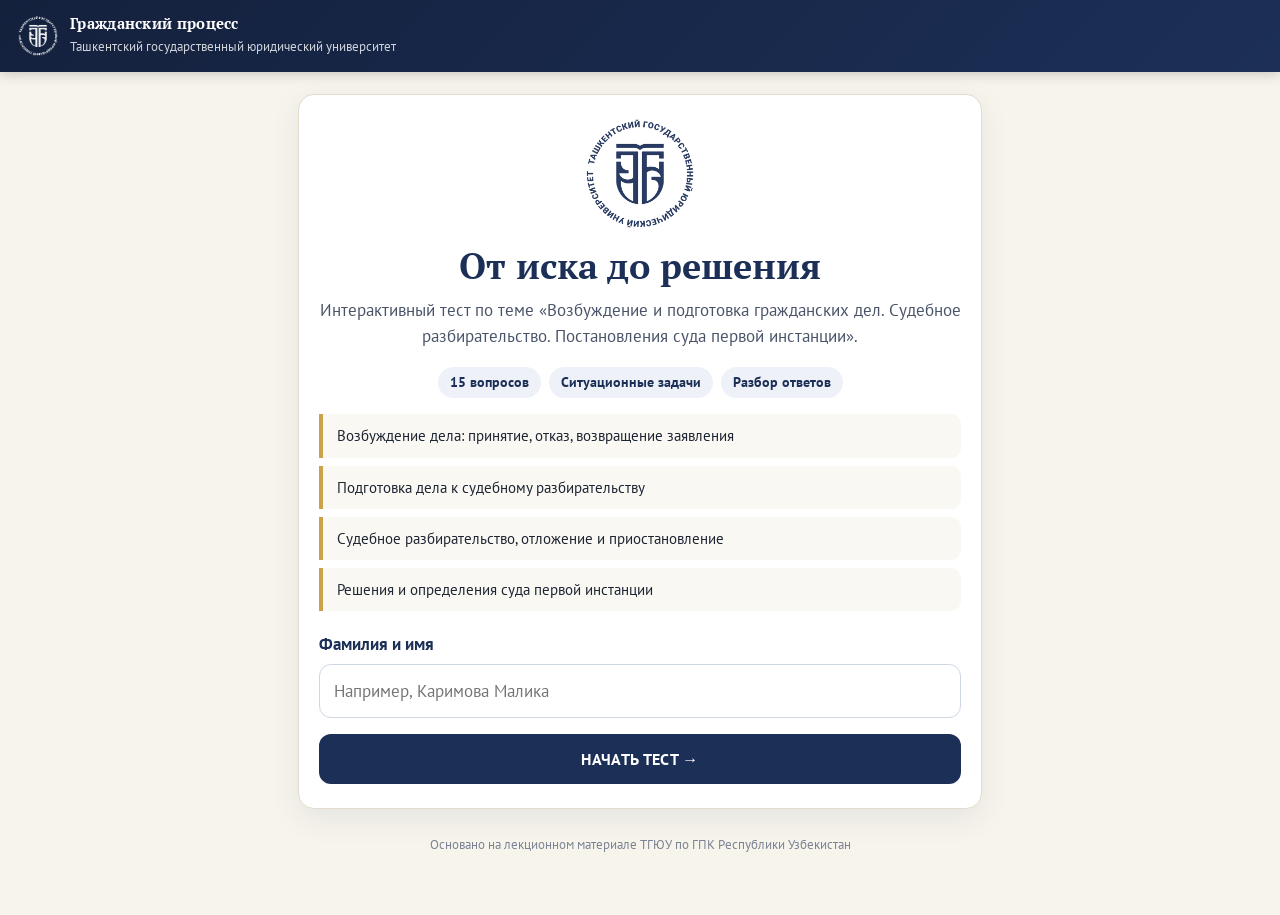
==== civil-process-test/index.html @ fc27a4d6 "Add civil procedure interactive test (15 questions) Co-Authored-By: Claude Opus 5.5 <noreply@anthrop" ====
<!DOCTYPE html>
<html lang="ru">
<head>
<meta charset="utf-8">
<meta name="viewport" content="width=device-width, initial-scale=1, viewport-fit=cover">
<meta name="theme-color" content="#14213d">
<title>Гражданский процесс: от иска до решения — тест</title>
<meta property="og:title" content="Гражданский процесс: от иска до решения — тест">
<meta property="og:description" content="15 вопросов: возбуждение и подготовка дела, судебное разбирательство, постановления суда первой инстанции.">
<link rel="preconnect" href="https://fonts.googleapis.com">
<link rel="preconnect" href="https://fonts.gstatic.com" crossorigin>
<link href="https://fonts.googleapis.com/css2?family=PT+Serif:wght@400;700&family=PT+Sans:wght@400;700&display=swap" rel="stylesheet">
<style>
:root{--navy:#1c2f57;--navy2:#14213d;--gold:#c9a24a;--gold2:#e8d39a;--paper:#f7f4ec;--ink:#1d2433;--ok:#2e7d4f;--bad:#b3392f;color-scheme:light;padding-top:env(safe-area-inset-top,0px);padding-bottom:env(safe-area-inset-bottom,0px)}
*{box-sizing:border-box}
html{background:var(--paper)}
body{margin:0;color:var(--ink);font:17px/1.55 "PT Sans",system-ui,sans-serif;-webkit-text-size-adjust:100%}
header.top{background:linear-gradient(135deg,var(--navy2),var(--navy));color:#fff;padding:14px 18px;display:flex;align-items:center;gap:12px;box-shadow:0 2px 12px #0003}
header.top img{width:40px;height:40px;filter:brightness(0) invert(1)}
header.top b{display:block;font:700 15px/1.2 "PT Serif",serif;letter-spacing:.02em}
header.top span{font-size:12.5px;opacity:.8}
main{max-width:720px;margin:0 auto;padding:22px 18px 60px}
.scr{display:none;animation:in .45s ease}
.scr.on{display:block}
@keyframes in{from{opacity:0;transform:translateY(10px)}}
.card{background:#fff;border:1px solid #e3dccb;border-radius:16px;padding:24px 20px;box-shadow:0 10px 30px #1c2f5714}
h1{margin:0 0 .3em;font:700 clamp(26px,6.5vw,36px)/1.15 "PT Serif",serif;color:var(--navy)}
h2{margin:0 0 .6em;font:700 clamp(20px,5vw,24px)/1.3 "PT Serif",serif;color:var(--navy)}
.lead{margin:0 0 1em;color:#4a5468}
.hero{text-align:center}
.hero img{width:110px;height:110px;margin-bottom:8px}
.meta{display:flex;flex-wrap:wrap;justify-content:center;gap:8px;margin:14px 0 4px}
.meta span{padding:5px 12px;border-radius:999px;background:#eef1f7;color:var(--navy);font-size:14px;font-weight:700}
.topics{margin:16px 0 0;padding:0;list-style:none;text-align:left;display:grid;gap:8px}
.topics li{padding:10px 14px;border-left:4px solid var(--gold);background:#faf8f2;border-radius:0 10px 10px 0;font-size:15px}
label{display:block;margin:20px 0 6px;font-weight:700;color:var(--navy);text-align:left}
input[type=text]{width:100%;padding:13px 14px;font:inherit;border:1.5px solid #cfd6e4;border-radius:12px;background:#fff;color:var(--ink)}
input[type=text]:focus{outline:none;border-color:var(--navy);box-shadow:0 0 0 3px #1c2f5722}
.btn{display:inline-flex;justify-content:center;align-items:center;gap:8px;width:100%;margin-top:16px;padding:15px 22px;border:0;border-radius:12px;background:var(--navy);color:#fff;font:700 16px "PT Sans",sans-serif;letter-spacing:.02em;cursor:pointer;transition:transform .15s,background .2s;touch-action:manipulation}
.btn:hover{background:var(--navy2)}
.btn:active{transform:scale(.98)}
.btn.alt{background:#fff;color:var(--navy);border:1.5px solid var(--navy)}
.btn.gold{background:linear-gradient(135deg,var(--gold2),var(--gold));color:var(--navy2)}
.prog{display:flex;align-items:center;gap:12px;margin-bottom:14px;font-size:14px;color:#5a6478;font-weight:700}
.track{flex:1;height:8px;border-radius:4px;background:#e6e1d4;overflow:hidden}
.fill{height:100%;width:0;background:linear-gradient(90deg,var(--navy),var(--gold));transition:width .4s}
.tag{display:inline-block;margin-bottom:10px;padding:3px 10px;border-radius:6px;background:#eef1f7;color:var(--navy);font-size:12.5px;font-weight:700;letter-spacing:.04em;text-transform:uppercase}
.case{margin:0 0 14px;padding:12px 14px;border-radius:10px;background:#fbf6e6;border:1px solid #ecdcae;font-size:16px}
.case b{display:block;margin-bottom:2px;color:#8a6a1a;font-size:13px;letter-spacing:.06em;text-transform:uppercase}
.qtext{margin:0 0 14px;font:700 19px/1.4 "PT Serif",serif;color:var(--ink)}
.ops{display:grid;gap:10px}
.opt{display:flex;align-items:flex-start;gap:12px;width:100%;padding:13px 14px;text-align:left;font:inherit;font-size:16px;color:var(--ink);background:#fff;border:1.5px solid #d6dbe6;border-radius:12px;cursor:pointer;transition:border-color .2s,background .2s,transform .15s;touch-action:manipulation}
.opt:hover{border-color:var(--navy);transform:translateX(2px)}
.opt i{flex:none;display:grid;place-items:center;width:28px;height:28px;border-radius:50%;background:#eef1f7;color:var(--navy);font:700 14px "PT Sans",sans-serif;font-style:normal}
.done .opt{pointer-events:none}
.opt.ok{border-color:var(--ok);background:#eaf6ef}.opt.ok i{background:var(--ok);color:#fff}
.opt.bad{border-color:var(--bad);background:#fbecea;animation:sh .35s}.opt.bad i{background:var(--bad);color:#fff}
.done .opt:not(.ok):not(.bad){opacity:.55}
@keyframes sh{25%{transform:translateX(-5px)}75%{transform:translateX(5px)}}
.fb{display:none;margin-top:14px;padding:14px;border-radius:12px;font-size:15.5px}
.fb.on{display:block;animation:in .35s}
.fb.ok{background:#eaf6ef;border:1px solid #bfe0cb}
.fb.bad{background:#fbecea;border:1px solid #efc7c2}
.fb strong{display:block;margin-bottom:4px;font-size:16px}
.fb.ok strong{color:var(--ok)}.fb.bad strong{color:var(--bad)}
.art{display:inline-block;margin-top:8px;padding:2px 8px;border-radius:6px;background:#fff;border:1px solid #d6dbe6;font-size:13px;font-weight:700;color:var(--navy)}
.ring{position:relative;width:170px;height:170px;margin:6px auto 10px}
.ring svg{width:100%;height:100%;transform:rotate(-90deg)}
.ring .v{position:absolute;inset:0;display:grid;place-content:center;text-align:center}
.ring .v b{font:700 40px/1 "PT Serif",serif;color:var(--navy)}
.ring .v span{font-size:14px;color:#5a6478}
.grade{display:inline-block;margin:4px 0 10px;padding:6px 16px;border-radius:999px;font-weight:700;color:#fff;background:var(--navy)}
.who{margin:0;color:#5a6478}
.rev{margin-top:22px;text-align:left}
.rev h3{margin:0 0 10px;font:700 18px "PT Serif",serif;color:var(--navy)}
.ri{padding:12px 14px;margin-bottom:10px;border-radius:12px;background:#faf8f2;border:1px solid #e9e2cf;font-size:15px}
.ri p{margin:.25em 0}
.ri .y{color:var(--bad)}.ri .c{color:var(--ok);font-weight:700}
.perfect{padding:14px;border-radius:12px;background:#eaf6ef;color:var(--ok);font-weight:700;text-align:center}
.row{display:flex;gap:10px}.row .btn{flex:1}
footer{margin-top:26px;text-align:center;font-size:13px;color:#7b8394}
@media(prefers-reduced-motion:reduce){*{animation:none!important;transition:none!important}}
</style>
</head>
<body>
<header class="top"><img src="[data-uri]" alt=""><div><b>Гражданский процесс</b><span>Ташкентский государственный юридический университет</span></div></header>
<main>

<section class="scr on" id="s-start">
 <div class="card hero">
  <img src="[data-uri]" alt="Логотип ТГЮУ">
  <h1>От иска до решения</h1>
  <p class="lead">Интерактивный тест по теме «Возбуждение и подготовка гражданских дел. Судебное разбирательство. Постановления суда первой инстанции».</p>
  <div class="meta"><span>15 вопросов</span><span>Ситуационные задачи</span><span>Разбор ответов</span></div>
  <ul class="topics">
   <li>Возбуждение дела: принятие, отказ, возвращение заявления</li>
   <li>Подготовка дела к судебному разбирательству</li>
   <li>Судебное разбирательство, отложение и приостановление</li>
   <li>Решения и определения суда первой инстанции</li>
  </ul>
  <form id="sf" novalidate>
   <label for="nm">Фамилия и имя</label>
   <input id="nm" type="text" maxlength="60" placeholder="Например, Каримова Малика" autocomplete="name">
   <button class="btn" type="submit">НАЧАТЬ ТЕСТ →</button>
  </form>
 </div>
</section>

<section class="scr" id="s-q">
 <div class="prog"><span id="cnt"></span><div class="track"><div class="fill" id="fill"></div></div></div>
 <div class="card">
  <span class="tag" id="tag"></span>
  <div class="case" id="case" hidden></div>
  <p class="qtext" id="qt"></p>
  <div class="ops" id="ops"></div>
  <div class="fb" id="fb" aria-live="polite"></div>
  <button class="btn" id="nx" type="button" hidden></button>
 </div>
</section>

<section class="scr" id="s-res">
 <div class="card hero">
  <p class="who" id="who"></p>
  <div class="ring"><svg viewBox="0 0 120 120"><circle cx="60" cy="60" r="52" fill="none" stroke="#e6e1d4" stroke-width="10"/><circle id="arc" cx="60" cy="60" r="52" fill="none" stroke="#1c2f57" stroke-width="10" stroke-linecap="round" stroke-dasharray="326.7" stroke-dashoffset="326.7" style="transition:stroke-dashoffset 1.2s ease"/></svg><div class="v"><b id="sc"></b><span>из 15</span></div></div>
  <div class="grade" id="gr"></div>
  <p class="lead" id="msg"></p>
  <div class="row"><button class="btn" id="again" type="button">ПРОЙТИ ЗАНОВО</button><button class="btn alt" id="redo" type="button">ТОЛЬКО ОШИБКИ</button></div>
  <div class="rev" id="rev"></div>
 </div>
</section>

<footer>Основано на лекционном материале ТГЮУ по ГПК Республики Узбекистан</footer>
</main>

<script>
// o[0] — правильный ответ; при показе варианты перемешиваются
const Q=[
{t:'Возбуждение дела',q:'В какой срок судья решает вопрос о принятии искового заявления к производству?',o:['Не позднее 10 дней со дня поступления заявления','Не позднее 3 дней','Не позднее 5 дней','Не позднее 20 дней'],e:'Судья единолично не позднее десяти дней решает вопрос о принятии, отказе в принятии либо возвращении заявления и выносит об этом определение.',a:'ст. 192 ГПК'},
{t:'Возбуждение дела',c:'Гражданин подал иск о взыскании долга, но не приложил документ об уплате госпошлины и не просил об отсрочке.',q:'Как поступит судья?',o:['Вернёт заявление с приложенными документами','Откажет в принятии заявления','Прекратит производство по делу','Приостановит производство по делу'],e:'Отсутствие документа об уплате госпошлины и почтовых расходов — основание для возвращения заявления. Устранив недостаток, истец может подать иск снова.',a:'ст. 195 ГПК, п. 7'},
{t:'Возбуждение дела',q:'Чем отказ в принятии заявления отличается от его возвращения?',o:['Отказ не даёт повторно подать тот же иск, а после возвращения можно обратиться снова, устранив нарушения','После возвращения повторно обратиться нельзя, а после отказа — можно','Ничем: в обоих случаях повторное обращение невозможно','Определение об отказе нельзя обжаловать частной жалобой'],e:'Отказ препятствует повторному иску к тому же ответчику, о том же предмете и по тем же основаниям. Возвращение не мешает обратиться в общем порядке после устранения нарушений.',a:'ст. 194, 195 ГПК'},
{t:'Последствия возбуждения дела',q:'Какое последствие возбуждения дела относится к процессуально-правовым?',o:['Ответчик получает право предъявить встречный иск','Прерывается течение срока исковой давности','Алименты присуждаются с момента предъявления иска','Добросовестный владелец обязан вернуть доходы со времени получения повестки'],e:'Право на встречный иск — процессуальное последствие. Остальные варианты относятся к материально-правовым последствиям предъявления иска.',a:'ст. 199 ГПК; ст. 157, 230 ГК'},
{t:'Подготовка дела',q:'Какой срок установлен для подготовки дела к судебному разбирательству?',o:['10 дней, в исключительных случаях — до 20 дней','5 дней, в исключительных случаях — до 10 дней','15 дней без права продления','1 месяц, в исключительных случаях — до 2 месяцев'],e:'Подготовка проводится в десятидневный срок. По делам особой сложности судья может продлить его до 20 дней, вынеся мотивированное определение.',a:'ст. 202 ГПК'},
{t:'Подготовка дела',q:'Можно ли обжаловать определения, вынесенные при подготовке дела?',o:['Нет, кроме определений по обеспечению иска и об отказе в обеспечении доказательств','Да, любое такое определение обжалуется частной жалобой','Да, но только вместе с решением суда','Нет, без каких-либо исключений'],e:'Эти определения не преграждают дальнейшее движение дела, поэтому не обжалуются. Исключение — вопросы обеспечения иска и отказ в обеспечении доказательств.',a:'Пост. Пленума ВС РУз № 26 от 24.08.2018'},
{t:'Подготовка дела',c:'Истица требует взыскать алименты, но где сейчас находится ответчик, неизвестно.',q:'Что должен сделать суд?',o:['Вынести определение о розыске ответчика органами внутренних дел','Оставить заявление без рассмотрения','Вернуть заявление истице','Рассмотреть дело без розыска: по таким делам он не проводится'],e:'По искам о взыскании алиментов и о возмещении вреда, причинённого увечьем, иным повреждением здоровья или смертью кормильца, розыск ответчика обязателен.',a:'ст. 165 ГПК'},
{t:'Судебное разбирательство',q:'Что НЕ входит в число частей судебного заседания по гражданскому делу?',o:['Предварительное следствие','Подготовительная часть','Судебные прения','Постановление и оглашение решения'],e:'Заседание состоит из четырёх частей: подготовительной, рассмотрения дела по существу, судебных прений, постановления и оглашения решения. Следствие относится к уголовному процессу.',a:'Структура судебного заседания'},
{t:'Судебное разбирательство',c:'Дело особо сложное. Судья не успевает составить мотивированное решение в день окончания разбирательства.',q:'Как следует поступить?',o:['Объявить резолютивную часть в том же заседании, а мотивированное решение составить не позднее чем через 5 дней','Отложить вынесение всего решения на 10 дней','Огласить решение целиком через месяц','Отложить разбирательство и начать его заново'],e:'Составление мотивированного решения можно отложить не более чем на пять дней. Резолютивная часть объявляется в том же заседании, подписывается судьёй и приобщается к делу.',a:'ч. 4 ст. 249 ГПК'},
{t:'Приостановление',c:'Во время процесса умер гражданин-ответчик. Спорное правоотношение допускает правопреемство.',q:'Что должен сделать суд?',o:['Приостановить производство по делу — это его обязанность','Прекратить производство по делу','Оставить заявление без рассмотрения','Вынести заочное решение'],e:'Смерть гражданина-стороны при допустимом правопреемстве — основание обязательного приостановления. Если правопреемство невозможно, производство прекращается.',a:'ст. 116, 124 ГПК'},
{t:'Окончание без решения',q:'Какое основание ведёт к прекращению производства, а не к оставлению заявления без рассмотрения?',o:['Стороны заключили мировое соглашение, и суд его утвердил','Истец без уважительных причин не явился по вторичному вызову','Не соблюдён досудебный порядок урегулирования спора','Заявление подано недееспособным лицом'],e:'Утверждённое мировое соглашение прекращает производство, и тот же иск подать повторно нельзя. Остальные случаи — оставление без рассмотрения: устранив причину, можно обратиться снова.',a:'ст. 122, 124 ГПК'},
{t:'Мировое соглашение',q:'В каком случае суд откажет в утверждении мирового соглашения?',o:['Если его условия противоречат законодательству или затрагивают права третьих лиц','Если одна сторона уступила больше, чем другая','Если соглашение заключено вне судебного заседания','Если соглашение заключено после начала судебных прений'],e:'Суд проверяет законность условий и интересы третьих лиц. Об отказе выносится определение, которое можно обжаловать (опротестовать).',a:'ст. 169 ГПК'},
{t:'Решение суда',q:'В какой части решения суд указывает доказательства, на которых основаны его выводы, и применённые нормы права?',o:['В мотивировочной','Во вводной','В описательной','В резолютивной'],e:'Мотивировочная часть содержит установленные обстоятельства, доказательства, доводы, по которым суд отверг другие доказательства, и нормы материального и процессуального права.',a:'ст. 253 ГПК'},
{t:'Виды решений',c:'Ответчика надлежаще известили о времени и месте заседания, но он не явился и не просил рассмотреть дело без него.',q:'Какое решение может вынести суд?',o:['Заочное','Дополнительное','Судебный приказ','Частное определение вместо решения'],e:'Заочное решение выносится в отсутствие надлежаще извещённого ответчика, который не явился и не заявил письменной просьбы о рассмотрении дела без него.',a:'Виды судебных решений'},
{t:'Законная сила решения',q:'Какое свойство законной силы означает, что установленные решением факты не исследуются заново в другом деле с теми же лицами?',o:['Преюдициальность','Исключительность','Неопровержимость','Исполнимость'],e:'Обстоятельства, установленные вступившим в силу решением, обязательны для суда и не доказываются повторно в другом деле, где участвуют те же лица.',a:'Свойства законной силы решения'}
];
const $=id=>document.getElementById(id),L='АБВГ';
let name='',set=[],i=0,right=0,wrong=[],lock=false;
function show(id){document.querySelectorAll('.scr').forEach(s=>s.classList.remove('on'));$(id).classList.add('on');window.scrollTo(0,0)}
function mix(a){a=a.slice();for(let k=a.length-1;k>0;k--){const j=Math.floor(Math.random()*(k+1));[a[k],a[j]]=[a[j],a[k]]}return a}
function start(ids){set=ids;i=0;right=0;wrong=[];render();show('s-q')}
function render(){
  const n=set[i],x=Q[n];lock=false;
  $('cnt').textContent='Вопрос '+(i+1)+' из '+set.length;
  $('fill').style.width=(i/set.length*100)+'%';
  $('tag').textContent=x.t;
  if(x.c){$('case').hidden=false;$('case').innerHTML='<b>Ситуация</b>';$('case').append(x.c)}else $('case').hidden=true;
  $('qt').textContent=x.q;
  const ops=$('ops');ops.className='ops';ops.textContent='';
  mix([0,1,2,3]).forEach((k,p)=>{
    const b=document.createElement('button');b.type='button';b.className='opt';b.dataset.k=k;
    b.innerHTML='<i>'+L[p]+'</i><span></span>';b.lastChild.textContent=x.o[k];
    b.onclick=()=>pick(b,k);ops.appendChild(b);
  });
  $('fb').className='fb';$('nx').hidden=true;
}
function pick(b,k){
  if(lock)return;lock=true;
  const n=set[i],x=Q[n],ok=k===0;
  $('ops').classList.add('done');
  $('ops').querySelector('[data-k="0"]').classList.add('ok');
  if(!ok){b.classList.add('bad');wrong.push({n,your:x.o[k]})}else right++;
  const fb=$('fb');fb.className='fb on '+(ok?'ok':'bad');
  fb.innerHTML='<strong></strong><span></span><br><span class="art"></span>';
  fb.children[0].textContent=ok?'Верно!':'Неверно. Правильный ответ: '+x.o[0];
  fb.children[1].textContent=x.e;
  fb.querySelector('.art').textContent=x.a;
  $('fill').style.width=((i+1)/set.length*100)+'%';
  $('nx').textContent=i<set.length-1?'СЛЕДУЮЩИЙ ВОПРОС →':'ПОКАЗАТЬ РЕЗУЛЬТАТ →';
  $('nx').hidden=false;
  setTimeout(()=>$('nx').scrollIntoView({behavior:'smooth',block:'nearest'}),150);
}
function result(){
  const total=set.length,full=total===15;
  $('who').textContent=name+(full?'':' · повтор ошибок');
  $('sc').textContent=right;$('sc').nextElementSibling;
  document.querySelector('.ring .v span').textContent='из '+total;
  const p=right/total;
  setTimeout(()=>$('arc').style.strokeDashoffset=326.7*(1-p),80);
  let g,m,c;
  if(p>=.93){g='Отлично';c='#2e7d4f';m='Тема усвоена полностью: от подачи иска до законной силы решения.'}
  else if(p>=.73){g='Хорошо';c='#1c2f57';m='Хорошая база. Посмотрите разбор ошибок ниже и закрепите пару деталей.'}
  else if(p>=.53){g='Удовлетворительно';c='#a57a12';m='Основы есть, но в сроках и основаниях стоит разобраться ещё раз.'}
  else{g='Нужно повторить тему';c='#b3392f';m='Перечитайте лекцию и пройдите ошибки ещё раз — с объяснениями это быстро.'}
  $('gr').textContent=g;$('gr').style.background=c;$('arc').style.stroke=c;$('msg').textContent=m;
  const rv=$('rev');rv.textContent='';
  if(!wrong.length){rv.innerHTML='<div class="perfect">Ни одной ошибки ✦</div>';$('redo').hidden=true}
  else{
    $('redo').hidden=false;
    const h=document.createElement('h3');h.textContent='Разбор ошибок';rv.appendChild(h);
    wrong.forEach(w=>{const x=Q[w.n],d=document.createElement('div');d.className='ri';
      d.innerHTML='<p><b></b></p><p class="y"></p><p class="c"></p><p></p>';
      const ps=d.querySelectorAll('p');ps[0].firstChild.textContent=(x.c?x.c+' ':'')+x.q;
      ps[1].textContent='Ваш ответ: '+w.your;ps[2].textContent='Правильно: '+x.o[0];ps[3].textContent=x.e+' ('+x.a+')';
      rv.appendChild(d)});
  }
  show('s-res');
}
$('sf').onsubmit=e=>{e.preventDefault();const v=$('nm').value.trim().replace(/\s+/g,' ');if(!v){$('nm').focus();$('nm').placeholder='Сначала впишите имя';return}name=v;start(mix(Q.map((_,k)=>k)))};
$('nx').onclick=()=>{if(i<set.length-1){i++;render();window.scrollTo({top:0,behavior:'smooth'})}else result()};
$('again').onclick=()=>start(mix(Q.map((_,k)=>k)));
$('redo').onclick=()=>start(mix(wrong.map(w=>w.n)));
</script>
</body>
</html>
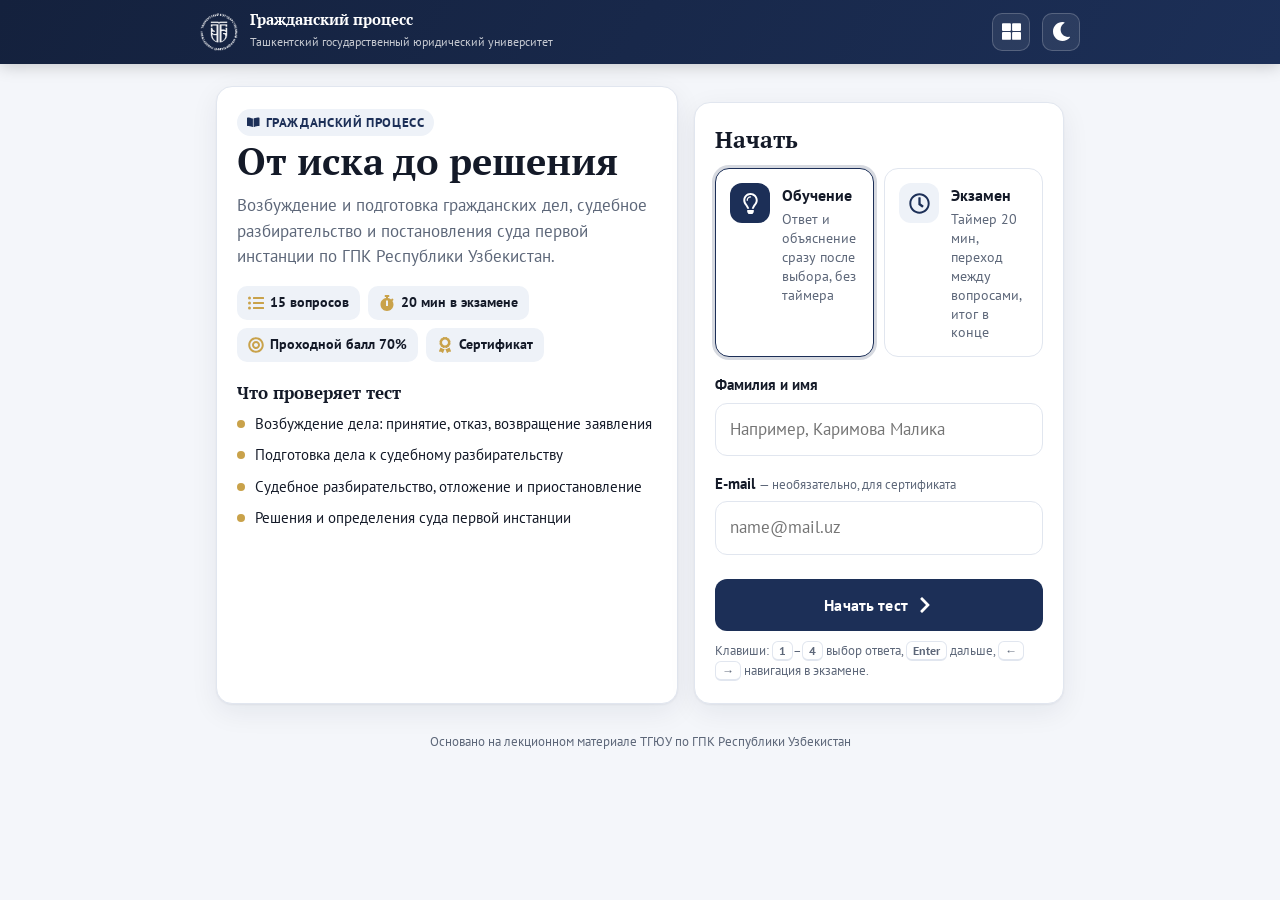
==== commit e3ec95cf: "Test platform: shared engine, exam mode, certificates, sharing, email, catalog Co-Authored-By: Claud" ====
--- a/civil-process-test/index.html
+++ b/civil-process-test/index.html
@@ -4,137 +4,22 @@
 <meta charset="utf-8">
 <meta name="viewport" content="width=device-width, initial-scale=1, viewport-fit=cover">
 <meta name="theme-color" content="#14213d">
-<title>Гражданский процесс: от иска до решения — тест</title>
-<meta property="og:title" content="Гражданский процесс: от иска до решения — тест">
-<meta property="og:description" content="15 вопросов: возбуждение и подготовка дела, судебное разбирательство, постановления суда первой инстанции.">
+<title>От иска до решения — тест · ТГЮУ</title>
+<meta name="description" content="Возбуждение и подготовка гражданских дел, судебное разбирательство и постановления суда первой инстанции по ГПК Республики Узбекистан.">
+<meta property="og:type" content="website">
+<meta property="og:title" content="От иска до решения — тест · ТГЮУ">
+<meta property="og:description" content="15 вопросов, режим обучения и экзамена, сертификат за результат от 70%.">
+<meta property="og:image" content="https://leopublish.github.io/universal-os/quiz-kit/og.png">
+<meta property="og:url" content="https://leopublish.github.io/universal-os/civil-process-test/">
+<link rel="icon" href="../quiz-kit/logo.png">
 <link rel="preconnect" href="https://fonts.googleapis.com">
 <link rel="preconnect" href="https://fonts.gstatic.com" crossorigin>
-<link href="https://fonts.googleapis.com/css2?family=PT+Serif:wght@400;700&family=PT+Sans:wght@400;700&display=swap" rel="stylesheet">
-<style>
-:root{--navy:#1c2f57;--navy2:#14213d;--gold:#c9a24a;--gold2:#e8d39a;--paper:#f7f4ec;--ink:#1d2433;--ok:#2e7d4f;--bad:#b3392f;color-scheme:light;padding-top:env(safe-area-inset-top,0px);padding-bottom:env(safe-area-inset-bottom,0px)}
-*{box-sizing:border-box}
-html{background:var(--paper)}
-body{margin:0;color:var(--ink);font:17px/1.55 "PT Sans",system-ui,sans-serif;-webkit-text-size-adjust:100%}
-header.top{background:linear-gradient(135deg,var(--navy2),var(--navy));color:#fff;padding:14px 18px;display:flex;align-items:center;gap:12px;box-shadow:0 2px 12px #0003}
-header.top img{width:40px;height:40px;filter:brightness(0) invert(1)}
-header.top b{display:block;font:700 15px/1.2 "PT Serif",serif;letter-spacing:.02em}
-header.top span{font-size:12.5px;opacity:.8}
-main{max-width:720px;margin:0 auto;padding:22px 18px 60px}
-.scr{display:none;animation:in .45s ease}
-.scr.on{display:block}
-@keyframes in{from{opacity:0;transform:translateY(10px)}}
-.card{background:#fff;border:1px solid #e3dccb;border-radius:16px;padding:24px 20px;box-shadow:0 10px 30px #1c2f5714}
-h1{margin:0 0 .3em;font:700 clamp(26px,6.5vw,36px)/1.15 "PT Serif",serif;color:var(--navy)}
-h2{margin:0 0 .6em;font:700 clamp(20px,5vw,24px)/1.3 "PT Serif",serif;color:var(--navy)}
-.lead{margin:0 0 1em;color:#4a5468}
-.hero{text-align:center}
-.hero img{width:110px;height:110px;margin-bottom:8px}
-.meta{display:flex;flex-wrap:wrap;justify-content:center;gap:8px;margin:14px 0 4px}
-.meta span{padding:5px 12px;border-radius:999px;background:#eef1f7;color:var(--navy);font-size:14px;font-weight:700}
-.topics{margin:16px 0 0;padding:0;list-style:none;text-align:left;display:grid;gap:8px}
-.topics li{padding:10px 14px;border-left:4px solid var(--gold);background:#faf8f2;border-radius:0 10px 10px 0;font-size:15px}
-label{display:block;margin:20px 0 6px;font-weight:700;color:var(--navy);text-align:left}
-input[type=text]{width:100%;padding:13px 14px;font:inherit;border:1.5px solid #cfd6e4;border-radius:12px;background:#fff;color:var(--ink)}
-input[type=text]:focus{outline:none;border-color:var(--navy);box-shadow:0 0 0 3px #1c2f5722}
-.btn{display:inline-flex;justify-content:center;align-items:center;gap:8px;width:100%;margin-top:16px;padding:15px 22px;border:0;border-radius:12px;background:var(--navy);color:#fff;font:700 16px "PT Sans",sans-serif;letter-spacing:.02em;cursor:pointer;transition:transform .15s,background .2s;touch-action:manipulation}
-.btn:hover{background:var(--navy2)}
-.btn:active{transform:scale(.98)}
-.btn.alt{background:#fff;color:var(--navy);border:1.5px solid var(--navy)}
-.btn.gold{background:linear-gradient(135deg,var(--gold2),var(--gold));color:var(--navy2)}
-.prog{display:flex;align-items:center;gap:12px;margin-bottom:14px;font-size:14px;color:#5a6478;font-weight:700}
-.track{flex:1;height:8px;border-radius:4px;background:#e6e1d4;overflow:hidden}
-.fill{height:100%;width:0;background:linear-gradient(90deg,var(--navy),var(--gold));transition:width .4s}
-.tag{display:inline-block;margin-bottom:10px;padding:3px 10px;border-radius:6px;background:#eef1f7;color:var(--navy);font-size:12.5px;font-weight:700;letter-spacing:.04em;text-transform:uppercase}
-.case{margin:0 0 14px;padding:12px 14px;border-radius:10px;background:#fbf6e6;border:1px solid #ecdcae;font-size:16px}
-.case b{display:block;margin-bottom:2px;color:#8a6a1a;font-size:13px;letter-spacing:.06em;text-transform:uppercase}
-.qtext{margin:0 0 14px;font:700 19px/1.4 "PT Serif",serif;color:var(--ink)}
-.ops{display:grid;gap:10px}
-.opt{display:flex;align-items:flex-start;gap:12px;width:100%;padding:13px 14px;text-align:left;font:inherit;font-size:16px;color:var(--ink);background:#fff;border:1.5px solid #d6dbe6;border-radius:12px;cursor:pointer;transition:border-color .2s,background .2s,transform .15s;touch-action:manipulation}
-.opt:hover{border-color:var(--navy);transform:translateX(2px)}
-.opt i{flex:none;display:grid;place-items:center;width:28px;height:28px;border-radius:50%;background:#eef1f7;color:var(--navy);font:700 14px "PT Sans",sans-serif;font-style:normal}
-.done .opt{pointer-events:none}
-.opt.ok{border-color:var(--ok);background:#eaf6ef}.opt.ok i{background:var(--ok);color:#fff}
-.opt.bad{border-color:var(--bad);background:#fbecea;animation:sh .35s}.opt.bad i{background:var(--bad);color:#fff}
-.done .opt:not(.ok):not(.bad){opacity:.55}
-@keyframes sh{25%{transform:translateX(-5px)}75%{transform:translateX(5px)}}
-.fb{display:none;margin-top:14px;padding:14px;border-radius:12px;font-size:15.5px}
-.fb.on{display:block;animation:in .35s}
-.fb.ok{background:#eaf6ef;border:1px solid #bfe0cb}
-.fb.bad{background:#fbecea;border:1px solid #efc7c2}
-.fb strong{display:block;margin-bottom:4px;font-size:16px}
-.fb.ok strong{color:var(--ok)}.fb.bad strong{color:var(--bad)}
-.art{display:inline-block;margin-top:8px;padding:2px 8px;border-radius:6px;background:#fff;border:1px solid #d6dbe6;font-size:13px;font-weight:700;color:var(--navy)}
-.ring{position:relative;width:170px;height:170px;margin:6px auto 10px}
-.ring svg{width:100%;height:100%;transform:rotate(-90deg)}
-.ring .v{position:absolute;inset:0;display:grid;place-content:center;text-align:center}
-.ring .v b{font:700 40px/1 "PT Serif",serif;color:var(--navy)}
-.ring .v span{font-size:14px;color:#5a6478}
-.grade{display:inline-block;margin:4px 0 10px;padding:6px 16px;border-radius:999px;font-weight:700;color:#fff;background:var(--navy)}
-.who{margin:0;color:#5a6478}
-.rev{margin-top:22px;text-align:left}
-.rev h3{margin:0 0 10px;font:700 18px "PT Serif",serif;color:var(--navy)}
-.ri{padding:12px 14px;margin-bottom:10px;border-radius:12px;background:#faf8f2;border:1px solid #e9e2cf;font-size:15px}
-.ri p{margin:.25em 0}
-.ri .y{color:var(--bad)}.ri .c{color:var(--ok);font-weight:700}
-.perfect{padding:14px;border-radius:12px;background:#eaf6ef;color:var(--ok);font-weight:700;text-align:center}
-.row{display:flex;gap:10px}.row .btn{flex:1}
-footer{margin-top:26px;text-align:center;font-size:13px;color:#7b8394}
-@media(prefers-reduced-motion:reduce){*{animation:none!important;transition:none!important}}
-</style>
+<link href="https://fonts.googleapis.com/css2?family=PT+Serif:ital,wght@0,400;0,700;1,400&family=PT+Sans:wght@400;700&display=swap" rel="stylesheet">
+<link rel="stylesheet" href="../quiz-kit/quiz.css">
 </head>
 <body>
-<header class="top"><img src="[data-uri]" alt=""><div><b>Гражданский процесс</b><span>Ташкентский государственный юридический университет</span></div></header>
-<main>
-
-<section class="scr on" id="s-start">
- <div class="card hero">
-  <img src="[data-uri]" alt="Логотип ТГЮУ">
-  <h1>От иска до решения</h1>
-  <p class="lead">Интерактивный тест по теме «Возбуждение и подготовка гражданских дел. Судебное разбирательство. Постановления суда первой инстанции».</p>
-  <div class="meta"><span>15 вопросов</span><span>Ситуационные задачи</span><span>Разбор ответов</span></div>
-  <ul class="topics">
-   <li>Возбуждение дела: принятие, отказ, возвращение заявления</li>
-   <li>Подготовка дела к судебному разбирательству</li>
-   <li>Судебное разбирательство, отложение и приостановление</li>
-   <li>Решения и определения суда первой инстанции</li>
-  </ul>
-  <form id="sf" novalidate>
-   <label for="nm">Фамилия и имя</label>
-   <input id="nm" type="text" maxlength="60" placeholder="Например, Каримова Малика" autocomplete="name">
-   <button class="btn" type="submit">НАЧАТЬ ТЕСТ →</button>
-  </form>
- </div>
-</section>
-
-<section class="scr" id="s-q">
- <div class="prog"><span id="cnt"></span><div class="track"><div class="fill" id="fill"></div></div></div>
- <div class="card">
-  <span class="tag" id="tag"></span>
-  <div class="case" id="case" hidden></div>
-  <p class="qtext" id="qt"></p>
-  <div class="ops" id="ops"></div>
-  <div class="fb" id="fb" aria-live="polite"></div>
-  <button class="btn" id="nx" type="button" hidden></button>
- </div>
-</section>
-
-<section class="scr" id="s-res">
- <div class="card hero">
-  <p class="who" id="who"></p>
-  <div class="ring"><svg viewBox="0 0 120 120"><circle cx="60" cy="60" r="52" fill="none" stroke="#e6e1d4" stroke-width="10"/><circle id="arc" cx="60" cy="60" r="52" fill="none" stroke="#1c2f57" stroke-width="10" stroke-linecap="round" stroke-dasharray="326.7" stroke-dashoffset="326.7" style="transition:stroke-dashoffset 1.2s ease"/></svg><div class="v"><b id="sc"></b><span>из 15</span></div></div>
-  <div class="grade" id="gr"></div>
-  <p class="lead" id="msg"></p>
-  <div class="row"><button class="btn" id="again" type="button">ПРОЙТИ ЗАНОВО</button><button class="btn alt" id="redo" type="button">ТОЛЬКО ОШИБКИ</button></div>
-  <div class="rev" id="rev"></div>
- </div>
-</section>
-
-<footer>Основано на лекционном материале ТГЮУ по ГПК Республики Узбекистан</footer>
-</main>
-
-<script>
-// o[0] — правильный ответ; при показе варианты перемешиваются
-const Q=[
+<main id="app"></main>
+<script>window.QUIZ={"id": "civil-process", "code": "CP", "subject": "Гражданский процесс", "title": "От иска до решения", "description": "Возбуждение и подготовка гражданских дел, судебное разбирательство и постановления суда первой инстанции по ГПК Республики Узбекистан.", "topics": ["Возбуждение дела: принятие, отказ, возвращение заявления", "Подготовка дела к судебному разбирательству", "Судебное разбирательство, отложение и приостановление", "Решения и определения суда первой инстанции"], "source": "Основано на лекционном материале ТГЮУ по ГПК Республики Узбекистан", "minutes": 20, "passMark": 70, "url": "https://leopublish.github.io/universal-os/civil-process-test/", "catalog": "../tests/", "sheetUrl": "","questions":[
 {t:'Возбуждение дела',q:'В какой срок судья решает вопрос о принятии искового заявления к производству?',o:['Не позднее 10 дней со дня поступления заявления','Не позднее 3 дней','Не позднее 5 дней','Не позднее 20 дней'],e:'Судья единолично не позднее десяти дней решает вопрос о принятии, отказе в принятии либо возвращении заявления и выносит об этом определение.',a:'ст. 192 ГПК'},
 {t:'Возбуждение дела',c:'Гражданин подал иск о взыскании долга, но не приложил документ об уплате госпошлины и не просил об отсрочке.',q:'Как поступит судья?',o:['Вернёт заявление с приложенными документами','Откажет в принятии заявления','Прекратит производство по делу','Приостановит производство по делу'],e:'Отсутствие документа об уплате госпошлины и почтовых расходов — основание для возвращения заявления. Устранив недостаток, истец может подать иск снова.',a:'ст. 195 ГПК, п. 7'},
 {t:'Возбуждение дела',q:'Чем отказ в принятии заявления отличается от его возвращения?',o:['Отказ не даёт повторно подать тот же иск, а после возвращения можно обратиться снова, устранив нарушения','После возвращения повторно обратиться нельзя, а после отказа — можно','Ничем: в обоих случаях повторное обращение невозможно','Определение об отказе нельзя обжаловать частной жалобой'],e:'Отказ препятствует повторному иску к тому же ответчику, о том же предмете и по тем же основаниям. Возвращение не мешает обратиться в общем порядке после устранения нарушений.',a:'ст. 194, 195 ГПК'},
@@ -150,73 +35,9 @@
 {t:'Решение суда',q:'В какой части решения суд указывает доказательства, на которых основаны его выводы, и применённые нормы права?',o:['В мотивировочной','Во вводной','В описательной','В резолютивной'],e:'Мотивировочная часть содержит установленные обстоятельства, доказательства, доводы, по которым суд отверг другие доказательства, и нормы материального и процессуального права.',a:'ст. 253 ГПК'},
 {t:'Виды решений',c:'Ответчика надлежаще известили о времени и месте заседания, но он не явился и не просил рассмотреть дело без него.',q:'Какое решение может вынести суд?',o:['Заочное','Дополнительное','Судебный приказ','Частное определение вместо решения'],e:'Заочное решение выносится в отсутствие надлежаще извещённого ответчика, который не явился и не заявил письменной просьбы о рассмотрении дела без него.',a:'Виды судебных решений'},
 {t:'Законная сила решения',q:'Какое свойство законной силы означает, что установленные решением факты не исследуются заново в другом деле с теми же лицами?',o:['Преюдициальность','Исключительность','Неопровержимость','Исполнимость'],e:'Обстоятельства, установленные вступившим в силу решением, обязательны для суда и не доказываются повторно в другом деле, где участвуют те же лица.',a:'Свойства законной силы решения'}
-];
-const $=id=>document.getElementById(id),L='АБВГ';
-let name='',set=[],i=0,right=0,wrong=[],lock=false;
-function show(id){document.querySelectorAll('.scr').forEach(s=>s.classList.remove('on'));$(id).classList.add('on');window.scrollTo(0,0)}
-function mix(a){a=a.slice();for(let k=a.length-1;k>0;k--){const j=Math.floor(Math.random()*(k+1));[a[k],a[j]]=[a[j],a[k]]}return a}
-function start(ids){set=ids;i=0;right=0;wrong=[];render();show('s-q')}
-function render(){
-  const n=set[i],x=Q[n];lock=false;
-  $('cnt').textContent='Вопрос '+(i+1)+' из '+set.length;
-  $('fill').style.width=(i/set.length*100)+'%';
-  $('tag').textContent=x.t;
-  if(x.c){$('case').hidden=false;$('case').innerHTML='<b>Ситуация</b>';$('case').append(x.c)}else $('case').hidden=true;
-  $('qt').textContent=x.q;
-  const ops=$('ops');ops.className='ops';ops.textContent='';
-  mix([0,1,2,3]).forEach((k,p)=>{
-    const b=document.createElement('button');b.type='button';b.className='opt';b.dataset.k=k;
-    b.innerHTML='<i>'+L[p]+'</i><span></span>';b.lastChild.textContent=x.o[k];
-    b.onclick=()=>pick(b,k);ops.appendChild(b);
-  });
-  $('fb').className='fb';$('nx').hidden=true;
-}
-function pick(b,k){
-  if(lock)return;lock=true;
-  const n=set[i],x=Q[n],ok=k===0;
-  $('ops').classList.add('done');
-  $('ops').querySelector('[data-k="0"]').classList.add('ok');
-  if(!ok){b.classList.add('bad');wrong.push({n,your:x.o[k]})}else right++;
-  const fb=$('fb');fb.className='fb on '+(ok?'ok':'bad');
-  fb.innerHTML='<strong></strong><span></span><br><span class="art"></span>';
-  fb.children[0].textContent=ok?'Верно!':'Неверно. Правильный ответ: '+x.o[0];
-  fb.children[1].textContent=x.e;
-  fb.querySelector('.art').textContent=x.a;
-  $('fill').style.width=((i+1)/set.length*100)+'%';
-  $('nx').textContent=i<set.length-1?'СЛЕДУЮЩИЙ ВОПРОС →':'ПОКАЗАТЬ РЕЗУЛЬТАТ →';
-  $('nx').hidden=false;
-  setTimeout(()=>$('nx').scrollIntoView({behavior:'smooth',block:'nearest'}),150);
-}
-function result(){
-  const total=set.length,full=total===15;
-  $('who').textContent=name+(full?'':' · повтор ошибок');
-  $('sc').textContent=right;$('sc').nextElementSibling;
-  document.querySelector('.ring .v span').textContent='из '+total;
-  const p=right/total;
-  setTimeout(()=>$('arc').style.strokeDashoffset=326.7*(1-p),80);
-  let g,m,c;
-  if(p>=.93){g='Отлично';c='#2e7d4f';m='Тема усвоена полностью: от подачи иска до законной силы решения.'}
-  else if(p>=.73){g='Хорошо';c='#1c2f57';m='Хорошая база. Посмотрите разбор ошибок ниже и закрепите пару деталей.'}
-  else if(p>=.53){g='Удовлетворительно';c='#a57a12';m='Основы есть, но в сроках и основаниях стоит разобраться ещё раз.'}
-  else{g='Нужно повторить тему';c='#b3392f';m='Перечитайте лекцию и пройдите ошибки ещё раз — с объяснениями это быстро.'}
-  $('gr').textContent=g;$('gr').style.background=c;$('arc').style.stroke=c;$('msg').textContent=m;
-  const rv=$('rev');rv.textContent='';
-  if(!wrong.length){rv.innerHTML='<div class="perfect">Ни одной ошибки ✦</div>';$('redo').hidden=true}
-  else{
-    $('redo').hidden=false;
-    const h=document.createElement('h3');h.textContent='Разбор ошибок';rv.appendChild(h);
-    wrong.forEach(w=>{const x=Q[w.n],d=document.createElement('div');d.className='ri';
-      d.innerHTML='<p><b></b></p><p class="y"></p><p class="c"></p><p></p>';
-      const ps=d.querySelectorAll('p');ps[0].firstChild.textContent=(x.c?x.c+' ':'')+x.q;
-      ps[1].textContent='Ваш ответ: '+w.your;ps[2].textContent='Правильно: '+x.o[0];ps[3].textContent=x.e+' ('+x.a+')';
-      rv.appendChild(d)});
-  }
-  show('s-res');
-}
-$('sf').onsubmit=e=>{e.preventDefault();const v=$('nm').value.trim().replace(/\s+/g,' ');if(!v){$('nm').focus();$('nm').placeholder='Сначала впишите имя';return}name=v;start(mix(Q.map((_,k)=>k)))};
-$('nx').onclick=()=>{if(i<set.length-1){i++;render();window.scrollTo({top:0,behavior:'smooth'})}else result()};
-$('again').onclick=()=>start(mix(Q.map((_,k)=>k)));
-$('redo').onclick=()=>start(mix(wrong.map(w=>w.n)));
-</script>
+]};</script>
+<script src="../quiz-kit/icons.js"></script>
+<script src="../quiz-kit/qrcode.js"></script>
+<script src="../quiz-kit/quiz.js"></script>
 </body>
 </html>
--- a/quiz-kit/quiz.css
+++ b/quiz-kit/quiz.css
@@ -0,0 +1,206 @@
+/* ТГЮУ · платформа тестов */
+:root{
+  --navy:#1c2f57;--navy2:#14213d;--gold:#c9a24a;--gold2:#e8d39a;
+  --bg:#f4f6fa;--card:#ffffff;--ink:#141a28;--mute:#5d6779;--line:#e1e6ef;--soft:#eef2f8;
+  --ok:#1f7a4a;--okbg:#e8f5ee;--bad:#b3392f;--badbg:#fcebe9;--warn:#a5741a;--flag:#d98a00;
+  --accent:var(--navy);--onaccent:#fff;
+  --r:16px;--sh:0 1px 2px #0b1a3a0d,0 8px 28px #0b1a3a12;
+  color-scheme:light;
+}
+html[data-theme="dark"]{
+  --bg:#0d1322;--card:#151d31;--ink:#e8ecf5;--mute:#9aa5bb;--line:#26324c;--soft:#1c2740;
+  --okbg:#12301f;--badbg:#3a1714;--accent:#8fa8e0;--onaccent:#0d1322;--sh:0 1px 2px #0006,0 10px 30px #0007;
+  color-scheme:dark;
+}
+*{box-sizing:border-box}
+html{background:var(--bg)}
+body{margin:0;color:var(--ink);font:16.5px/1.55 "PT Sans",system-ui,-apple-system,"Segoe UI",sans-serif;-webkit-text-size-adjust:100%;padding-bottom:env(safe-area-inset-bottom,0px)}
+button{font:inherit;color:inherit}
+a{color:var(--accent)}
+.sr{position:absolute;width:1px;height:1px;overflow:hidden;clip:rect(0 0 0 0)}
+
+/* шапка */
+.top{position:sticky;top:0;z-index:20;background:linear-gradient(120deg,var(--navy2),var(--navy));color:#fff;padding:calc(10px + env(safe-area-inset-top,0px)) 16px 10px;box-shadow:0 2px 16px #0003}
+.top .hin{max-width:880px;margin:0 auto;display:flex;align-items:center;gap:12px}
+.top img{width:38px;height:38px;filter:brightness(0) invert(1);flex:none}
+.top .t{flex:1;min-width:0}
+.top b{display:block;font:700 15px/1.2 "PT Serif",serif;white-space:nowrap;overflow:hidden;text-overflow:ellipsis}
+.top span{font-size:12px;opacity:.75}
+.ib{display:grid;place-items:center;width:38px;height:38px;border:1px solid #ffffff33;border-radius:10px;background:#ffffff14;color:#fff;cursor:pointer;text-decoration:none;flex:none}
+.ib:hover{background:#ffffff26}
+.ib svg{width:19px;height:19px}
+
+main{max-width:880px;margin:0 auto;padding:22px 16px 70px}
+.view{animation:vin .4s ease}
+@keyframes vin{from{opacity:0;transform:translateY(8px)}}
+.card{background:var(--card);border:1px solid var(--line);border-radius:var(--r);box-shadow:var(--sh);padding:22px 20px}
+.card+.card{margin-top:16px}
+h1{margin:.1em 0 .25em;font:700 clamp(26px,6vw,38px)/1.15 "PT Serif",serif;color:var(--ink)}
+h2{margin:0 0 .6em;font:700 clamp(19px,4.6vw,23px)/1.3 "PT Serif",serif}
+h3{margin:0 0 .5em;font:700 17px/1.3 "PT Serif",serif}
+.lead{margin:0 0 1em;color:var(--mute)}
+.eyebrow{display:inline-flex;align-items:center;gap:6px;padding:4px 10px;border-radius:999px;background:var(--soft);color:var(--accent);font-size:12.5px;font-weight:700;letter-spacing:.05em;text-transform:uppercase}
+.chips{display:flex;flex-wrap:wrap;gap:8px;margin:14px 0 0}
+.chip{display:inline-flex;align-items:center;gap:6px;padding:6px 11px;border-radius:10px;background:var(--soft);font-size:14px;font-weight:700;color:var(--ink)}
+.chip svg{width:16px;height:16px;color:var(--gold)}
+.grid2{display:grid;gap:16px}
+@media(min-width:760px){.grid2{grid-template-columns:1.25fr 1fr}}
+.topics{list-style:none;margin:0;padding:0;display:grid;gap:8px}
+.topics li{display:flex;gap:10px;align-items:flex-start;font-size:15px}
+.topics li::before{content:"";flex:none;width:8px;height:8px;margin-top:8px;border-radius:50%;background:var(--gold)}
+.best{margin-top:14px;padding:10px 12px;border-radius:12px;background:var(--soft);font-size:14px;color:var(--mute)}
+.best b{color:var(--ink)}
+
+/* режимы */
+.modes{display:grid;gap:10px;margin:6px 0 4px}
+@media(min-width:560px){.modes{grid-template-columns:1fr 1fr}}
+.mode{position:relative;display:flex;gap:12px;align-items:flex-start;padding:14px;border:1.5px solid var(--line);border-radius:14px;cursor:pointer;background:var(--card);text-align:left;transition:border-color .2s,box-shadow .2s}
+.mode input{position:absolute;opacity:0}
+.mode .ic{flex:none;display:grid;place-items:center;width:40px;height:40px;border-radius:12px;background:var(--soft);color:var(--accent)}
+.mode .ic svg{width:21px;height:21px}
+.mode b{display:block;font-size:16px}
+.mode small{display:block;color:var(--mute);font-size:13.5px;line-height:1.4;margin-top:2px}
+.mode:has(input:checked){border-color:var(--accent);box-shadow:0 0 0 3px color-mix(in srgb,var(--accent) 18%,transparent)}
+.mode:has(input:checked) .ic{background:var(--accent);color:var(--onaccent)}
+label.l{display:block;margin:16px 0 6px;font-weight:700;font-size:15px}
+label.l small{font-weight:400;color:var(--mute)}
+.in{width:100%;padding:13px 14px;font:inherit;color:var(--ink);background:var(--card);border:1.5px solid var(--line);border-radius:12px}
+.in:focus{outline:none;border-color:var(--accent);box-shadow:0 0 0 3px color-mix(in srgb,var(--accent) 18%,transparent)}
+.in.bad{border-color:var(--bad)}
+.err{min-height:1.3em;margin:6px 0 0;color:var(--bad);font-size:14px}
+.hint{margin:10px 0 0;font-size:13px;color:var(--mute)}
+kbd{display:inline-block;min-width:20px;padding:1px 6px;border:1px solid var(--line);border-bottom-width:2px;border-radius:6px;background:var(--card);font:700 12px "PT Sans",sans-serif;text-align:center}
+
+/* кнопки */
+.btn{display:inline-flex;justify-content:center;align-items:center;gap:8px;padding:14px 20px;border:0;border-radius:12px;background:var(--accent);color:var(--onaccent);font-weight:700;font-size:15.5px;letter-spacing:.01em;cursor:pointer;text-decoration:none;transition:transform .12s,filter .2s;touch-action:manipulation}
+.btn:hover{filter:brightness(1.08)}
+.btn:active{transform:scale(.98)}
+.btn svg{width:18px;height:18px}
+.btn.w{width:100%}
+.btn.ghost{background:transparent;color:var(--accent);border:1.5px solid var(--line)}
+.btn.gold{background:linear-gradient(135deg,var(--gold2),var(--gold));color:#1a1405}
+.btn.sm{padding:10px 14px;font-size:14px}
+.btn[disabled]{opacity:.45;pointer-events:none}
+.row{display:flex;flex-wrap:wrap;gap:10px}
+.row>.btn{flex:1 1 160px}
+
+/* экран вопроса */
+.bar{position:sticky;top:calc(58px + env(safe-area-inset-top,0px));z-index:10;margin:-22px -16px 16px;padding:12px 16px;background:color-mix(in srgb,var(--bg) 88%,transparent);backdrop-filter:blur(10px);-webkit-backdrop-filter:blur(10px);border-bottom:1px solid var(--line)}
+.bar .in2{display:flex;align-items:center;gap:10px;font-size:14px;font-weight:700}
+.bar .cnt{flex:1;color:var(--mute)}
+.timer{display:inline-flex;align-items:center;gap:6px;padding:5px 10px;border-radius:999px;background:var(--soft);font-variant-numeric:tabular-nums}
+.timer svg{width:15px;height:15px}
+.timer.low{background:var(--badbg);color:var(--bad);animation:pulse 1s infinite alternate}
+@keyframes pulse{to{opacity:.6}}
+.segs{display:flex;gap:4px;margin-top:10px}
+.segs button{flex:1;height:7px;padding:0;border:0;border-radius:4px;background:var(--line);cursor:pointer;transition:background .3s}
+.segs button.a{background:var(--accent)}
+.segs button.ok{background:var(--ok)}
+.segs button.no{background:var(--bad)}
+.segs button.f{background:var(--flag)}
+.segs button.cur{outline:2px solid var(--gold);outline-offset:2px}
+.qhead{display:flex;justify-content:space-between;align-items:center;gap:10px;margin-bottom:12px}
+.flag{display:inline-flex;align-items:center;gap:6px;padding:7px 11px;border:1.5px solid var(--line);border-radius:10px;background:var(--card);font-size:13.5px;font-weight:700;color:var(--mute);cursor:pointer}
+.flag svg{width:16px;height:16px}
+.flag.on{border-color:var(--flag);color:var(--flag);background:color-mix(in srgb,var(--flag) 10%,var(--card))}
+.case{margin:0 0 14px;padding:12px 14px;border-radius:12px;background:color-mix(in srgb,var(--gold) 12%,var(--card));border:1px solid color-mix(in srgb,var(--gold) 35%,var(--card));font-size:15.5px}
+.case b{display:flex;align-items:center;gap:6px;margin-bottom:3px;color:var(--warn);font-size:12.5px;letter-spacing:.07em;text-transform:uppercase}
+.case b svg{width:15px;height:15px}
+.qt{margin:0 0 16px;font:700 clamp(18px,4.4vw,21px)/1.4 "PT Serif",serif}
+.ops{display:grid;gap:10px}
+.opt{display:flex;align-items:flex-start;gap:12px;width:100%;padding:13px 14px;text-align:left;font-size:16px;background:var(--card);border:1.5px solid var(--line);border-radius:12px;cursor:pointer;transition:border-color .15s,background .15s,transform .12s;touch-action:manipulation}
+.opt:hover{border-color:var(--accent)}
+.opt .k{flex:none;display:grid;place-items:center;width:28px;height:28px;border-radius:8px;background:var(--soft);color:var(--accent);font-weight:700;font-size:14px}
+.opt .tx{flex:1;padding-top:2px}
+.opt .mk{flex:none;width:22px;height:22px;margin-top:3px}
+.opt.sel{border-color:var(--accent);background:color-mix(in srgb,var(--accent) 8%,var(--card))}
+.opt.sel .k{background:var(--accent);color:var(--onaccent)}
+.opt.ok{border-color:var(--ok);background:var(--okbg)}.opt.ok .k{background:var(--ok);color:#fff}.opt.ok .mk{color:var(--ok)}
+.opt.no{border-color:var(--bad);background:var(--badbg);animation:shk .3s}.opt.no .k{background:var(--bad);color:#fff}.opt.no .mk{color:var(--bad)}
+.locked .opt{pointer-events:none}
+.locked .opt:not(.ok):not(.no){opacity:.55}
+@keyframes shk{25%{transform:translateX(-4px)}75%{transform:translateX(4px)}}
+.fb{margin-top:14px;padding:14px;border-radius:12px;font-size:15.5px;animation:vin .3s}
+.fb.ok{background:var(--okbg);border:1px solid color-mix(in srgb,var(--ok) 35%,transparent)}
+.fb.no{background:var(--badbg);border:1px solid color-mix(in srgb,var(--bad) 35%,transparent)}
+.fb strong{display:block;margin-bottom:4px}
+.fb.ok strong{color:var(--ok)}.fb.no strong{color:var(--bad)}
+.art{display:inline-flex;align-items:center;gap:5px;margin-top:8px;padding:3px 9px;border-radius:7px;background:var(--card);border:1px solid var(--line);font-size:13px;font-weight:700;color:var(--accent)}
+.art svg{width:14px;height:14px}
+.nav{display:flex;gap:10px;margin-top:16px}
+.nav .btn{flex:1}
+.nav .btn.ghost{flex:0 0 auto}
+
+/* навигатор */
+.navg{display:grid;grid-template-columns:repeat(auto-fill,minmax(44px,1fr));gap:8px;margin-top:6px}
+.navg button{position:relative;height:44px;border:1.5px solid var(--line);border-radius:10px;background:var(--card);font-weight:700;cursor:pointer}
+.navg button.a{background:var(--accent);border-color:var(--accent);color:var(--onaccent)}
+.navg button.f::after{content:"";position:absolute;top:4px;right:4px;width:8px;height:8px;border-radius:50%;background:var(--flag)}
+.navg button.cur{outline:2px solid var(--gold);outline-offset:2px}
+.legend{display:flex;flex-wrap:wrap;gap:14px;margin-top:12px;font-size:13px;color:var(--mute)}
+.legend i{display:inline-block;width:12px;height:12px;margin-right:5px;border-radius:3px;vertical-align:-1px}
+
+/* модалка */
+.modal{position:fixed;inset:0;z-index:50;display:grid;place-items:center;padding:20px;background:#0a1020a6;animation:vin .2s}
+.modal .card{width:100%;max-width:440px}
+
+/* результаты */
+.res-top{display:grid;gap:18px;align-items:center}
+@media(min-width:640px){.res-top{grid-template-columns:200px 1fr}}
+.ring{position:relative;width:180px;height:180px;margin:0 auto}
+.ring svg{width:100%;height:100%;transform:rotate(-90deg)}
+.ring .v{position:absolute;inset:0;display:grid;place-content:center;text-align:center}
+.ring .v b{font:700 42px/1 "PT Serif",serif}
+.ring .v span{font-size:14px;color:var(--mute)}
+.verdict{display:inline-flex;align-items:center;gap:6px;padding:6px 12px;border-radius:999px;font-weight:700;font-size:14px}
+.verdict svg{width:16px;height:16px}
+.verdict.pass{background:var(--okbg);color:var(--ok)}
+.verdict.fail{background:var(--badbg);color:var(--bad)}
+.stats{display:grid;grid-template-columns:repeat(2,1fr);gap:10px;margin-top:14px}
+@media(min-width:640px){.stats{grid-template-columns:repeat(4,1fr)}}
+.stat{padding:12px;border-radius:12px;background:var(--soft)}
+.stat b{display:block;font:700 20px/1.2 "PT Serif",serif}
+.stat span{font-size:12.5px;color:var(--mute)}
+.tb{display:grid;gap:12px}
+.tb .r{display:grid;grid-template-columns:1fr auto;gap:4px 10px;font-size:14.5px}
+.tb .r span{color:var(--mute);font-weight:700}
+.tb .tr{grid-column:1/-1;height:8px;border-radius:4px;background:var(--line);overflow:hidden}
+.tb .tr i{display:block;height:100%;border-radius:4px;background:var(--accent);transition:width 1s}
+.tabs{display:flex;gap:6px;margin-bottom:12px;flex-wrap:wrap}
+.tabs button{padding:8px 13px;border:1.5px solid var(--line);border-radius:999px;background:var(--card);font-size:14px;font-weight:700;cursor:pointer}
+.tabs button.on{background:var(--accent);border-color:var(--accent);color:var(--onaccent)}
+.ri{padding:13px 14px;border-radius:12px;border:1px solid var(--line);margin-bottom:10px;font-size:15px}
+.ri.ok{border-left:0;background:color-mix(in srgb,var(--ok) 6%,var(--card))}
+.ri.no{background:color-mix(in srgb,var(--bad) 6%,var(--card))}
+.ri .h{display:flex;gap:8px;align-items:flex-start;font-weight:700}
+.ri .h svg{flex:none;width:18px;height:18px;margin-top:2px}
+.ri.ok .h svg{color:var(--ok)}.ri.no .h svg{color:var(--bad)}
+.ri p{margin:.35em 0 0}
+.ri .y{color:var(--bad)}.ri .c{color:var(--ok);font-weight:700}
+.ri .e{color:var(--mute)}
+
+/* сертификат и шеринг */
+.certimg{display:block;width:100%;border-radius:10px;border:1px solid var(--line);box-shadow:var(--sh)}
+.share{display:grid;grid-template-columns:repeat(auto-fill,minmax(130px,1fr));gap:8px;margin-top:10px}
+.sh{display:flex;align-items:center;gap:8px;padding:11px 12px;border:1.5px solid var(--line);border-radius:12px;background:var(--card);font-weight:700;font-size:14px;cursor:pointer;text-decoration:none;color:var(--ink)}
+.sh:hover{border-color:var(--accent)}
+.sh svg{flex:none;width:20px;height:20px}
+.sh.tg svg{color:#229ED9}.sh.wa svg{color:#25D366}.sh.li svg{color:#0A66C2}.sh.fb svg{color:#1877F2}.sh.x svg{color:var(--ink)}.sh.vk svg{color:#0077FF}.sh.cp svg{color:var(--gold)}
+.mailrow{display:flex;gap:8px;margin-top:8px}
+.mailrow .in{flex:1;min-width:0}
+.note{font-size:13.5px;color:var(--mute);margin:8px 0 0}
+.toast{position:fixed;left:50%;bottom:calc(22px + env(safe-area-inset-bottom,0px));z-index:60;transform:translateX(-50%);padding:11px 16px;border-radius:12px;background:var(--ink);color:var(--bg);font-weight:700;font-size:14px;box-shadow:var(--sh);animation:vin .25s}
+#confetti{position:fixed;inset:0;z-index:40;pointer-events:none}
+
+/* каталог */
+.cat{display:grid;gap:14px}
+@media(min-width:640px){.cat{grid-template-columns:1fr 1fr}}
+.tc{display:flex;flex-direction:column;gap:8px;text-decoration:none;color:var(--ink);transition:transform .15s,border-color .15s}
+.tc:hover{transform:translateY(-2px);border-color:var(--accent)}
+.tc h2{margin:0}
+.tc p{margin:0;color:var(--mute);font-size:15px}
+.tc .go{margin-top:auto;display:flex;justify-content:space-between;align-items:center;font-weight:700;color:var(--accent)}
+footer{margin-top:28px;text-align:center;font-size:13px;color:var(--mute)}
+@media(prefers-reduced-motion:reduce){*{animation:none!important;transition:none!important}}
+.eyebrow svg,h2 svg,h3 svg,.stat svg{width:1em;height:1em;flex:none;vertical-align:-.12em}
+h2 svg{color:var(--gold)}
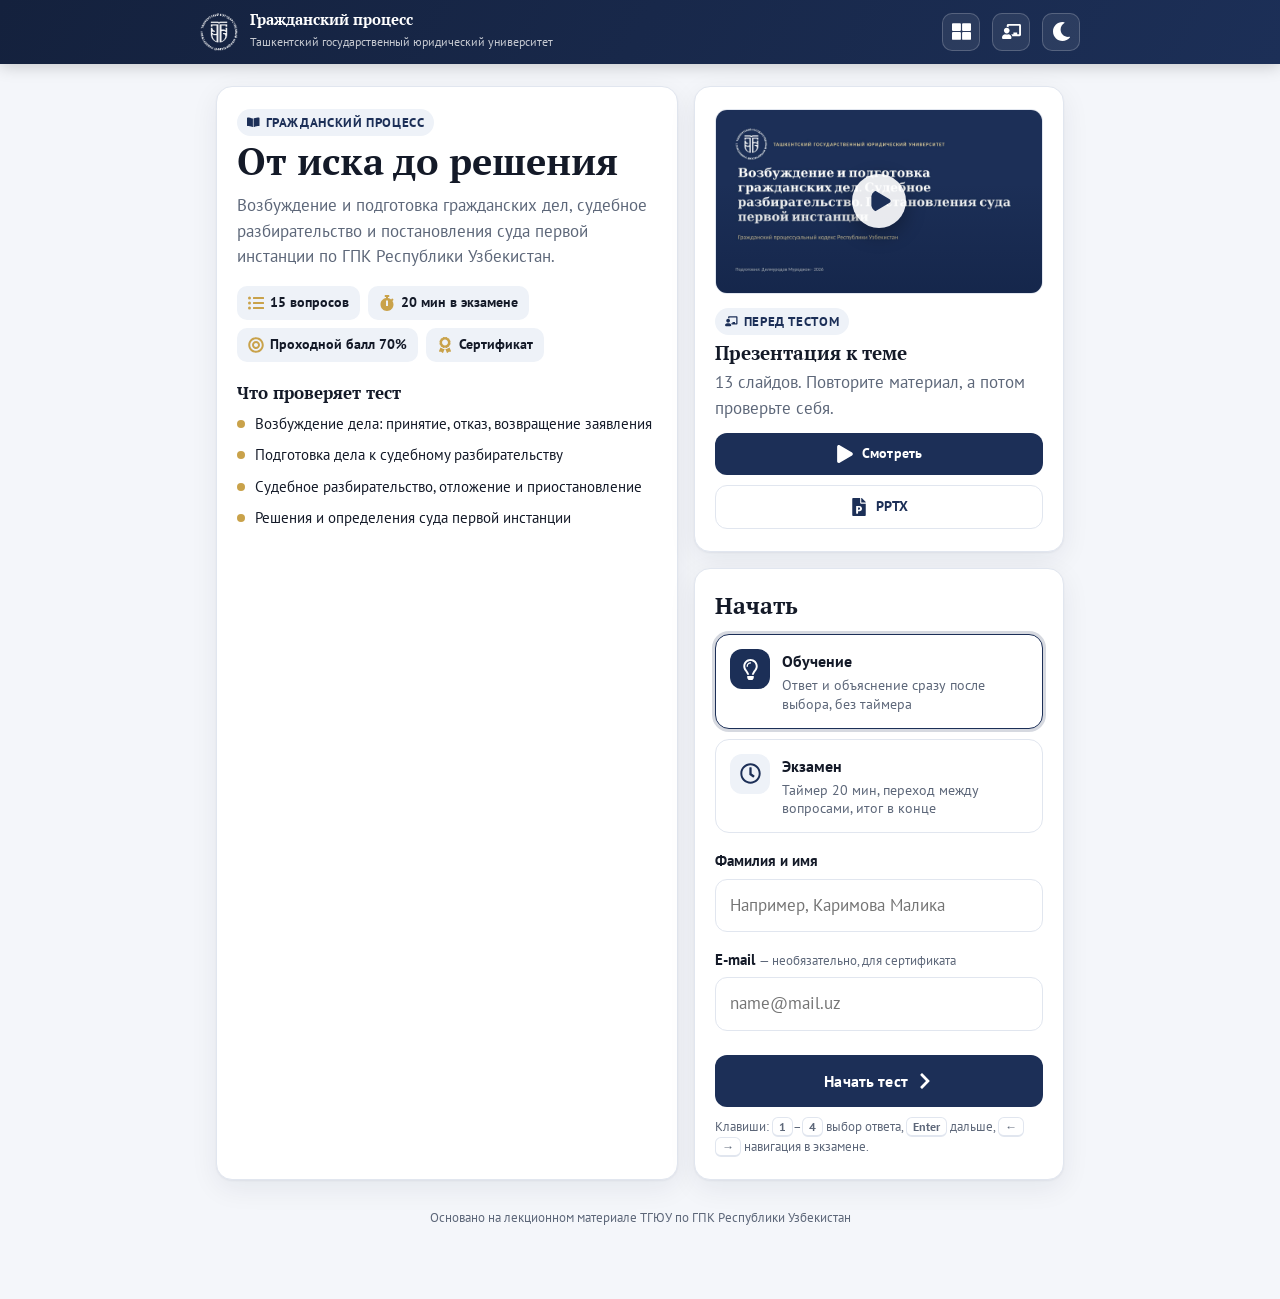
==== commit ceb2ac9f: "Tests: presentation viewer before the test (header button + start card) Co-Authored-By: Claude Opus " ====
--- a/civil-process-test/index.html
+++ b/civil-process-test/index.html
@@ -19,7 +19,7 @@
 </head>
 <body>
 <main id="app"></main>
-<script>window.QUIZ={"id": "civil-process", "code": "CP", "subject": "Гражданский процесс", "title": "От иска до решения", "description": "Возбуждение и подготовка гражданских дел, судебное разбирательство и постановления суда первой инстанции по ГПК Республики Узбекистан.", "topics": ["Возбуждение дела: принятие, отказ, возвращение заявления", "Подготовка дела к судебному разбирательству", "Судебное разбирательство, отложение и приостановление", "Решения и определения суда первой инстанции"], "source": "Основано на лекционном материале ТГЮУ по ГПК Республики Узбекистан", "minutes": 20, "passMark": 70, "url": "https://leopublish.github.io/universal-os/civil-process-test/", "catalog": "../tests/", "sheetUrl": "","questions":[
+<script>window.QUIZ={"slides":{"n":13,"pptx":"Grazhdanskiy_process_prezentaciya.pptx"},"id": "civil-process", "code": "CP", "subject": "Гражданский процесс", "title": "От иска до решения", "description": "Возбуждение и подготовка гражданских дел, судебное разбирательство и постановления суда первой инстанции по ГПК Республики Узбекистан.", "topics": ["Возбуждение дела: принятие, отказ, возвращение заявления", "Подготовка дела к судебному разбирательству", "Судебное разбирательство, отложение и приостановление", "Решения и определения суда первой инстанции"], "source": "Основано на лекционном материале ТГЮУ по ГПК Республики Узбекистан", "minutes": 20, "passMark": 70, "url": "https://leopublish.github.io/universal-os/civil-process-test/", "catalog": "../tests/", "sheetUrl": "","questions":[
 {t:'Возбуждение дела',q:'В какой срок судья решает вопрос о принятии искового заявления к производству?',o:['Не позднее 10 дней со дня поступления заявления','Не позднее 3 дней','Не позднее 5 дней','Не позднее 20 дней'],e:'Судья единолично не позднее десяти дней решает вопрос о принятии, отказе в принятии либо возвращении заявления и выносит об этом определение.',a:'ст. 192 ГПК'},
 {t:'Возбуждение дела',c:'Гражданин подал иск о взыскании долга, но не приложил документ об уплате госпошлины и не просил об отсрочке.',q:'Как поступит судья?',o:['Вернёт заявление с приложенными документами','Откажет в принятии заявления','Прекратит производство по делу','Приостановит производство по делу'],e:'Отсутствие документа об уплате госпошлины и почтовых расходов — основание для возвращения заявления. Устранив недостаток, истец может подать иск снова.',a:'ст. 195 ГПК, п. 7'},
 {t:'Возбуждение дела',q:'Чем отказ в принятии заявления отличается от его возвращения?',o:['Отказ не даёт повторно подать тот же иск, а после возвращения можно обратиться снова, устранив нарушения','После возвращения повторно обратиться нельзя, а после отказа — можно','Ничем: в обоих случаях повторное обращение невозможно','Определение об отказе нельзя обжаловать частной жалобой'],e:'Отказ препятствует повторному иску к тому же ответчику, о том же предмете и по тем же основаниям. Возвращение не мешает обратиться в общем порядке после устранения нарушений.',a:'ст. 194, 195 ГПК'},
--- a/quiz-kit/quiz.css
+++ b/quiz-kit/quiz.css
@@ -53,7 +53,7 @@
 
 /* режимы */
 .modes{display:grid;gap:10px;margin:6px 0 4px}
-@media(min-width:560px){.modes{grid-template-columns:1fr 1fr}}
+
 .mode{position:relative;display:flex;gap:12px;align-items:flex-start;padding:14px;border:1.5px solid var(--line);border-radius:14px;cursor:pointer;background:var(--card);text-align:left;transition:border-color .2s,box-shadow .2s}
 .mode input{position:absolute;opacity:0}
 .mode .ic{flex:none;display:grid;place-items:center;width:40px;height:40px;border-radius:12px;background:var(--soft);color:var(--accent)}
@@ -204,3 +204,29 @@
 @media(prefers-reduced-motion:reduce){*{animation:none!important;transition:none!important}}
 .eyebrow svg,h2 svg,h3 svg,.stat svg{width:1em;height:1em;flex:none;vertical-align:-.12em}
 h2 svg{color:var(--gold)}
+
+/* презентация */
+.pres{display:grid;gap:14px;margin-bottom:16px}
+.pthumb{position:relative;display:block;padding:0;border:1px solid var(--line);border-radius:12px;overflow:hidden;cursor:pointer;background:#000}
+.pthumb img{display:block;width:100%;aspect-ratio:16/9;object-fit:cover;transition:transform .3s}
+.pthumb:hover img{transform:scale(1.03)}
+.pplay{position:absolute;inset:0;display:grid;place-items:center;background:linear-gradient(transparent 40%,#0b1a3a66)}
+.pplay svg{width:54px;height:54px;padding:16px 14px 16px 18px;border-radius:50%;background:#ffffffe6;color:var(--navy);box-shadow:0 6px 20px #0005}
+.pinfo h3{margin:6px 0 4px;font-size:19px}
+.sv{position:fixed;inset:0;z-index:70;display:flex;flex-direction:column;background:#0a0f1c;color:#fff;animation:vin .25s}
+.svtop{display:flex;align-items:center;gap:10px;padding:calc(10px + env(safe-area-inset-top,0px)) 14px 10px}
+.svtop b{flex:1;min-width:0;font:700 16px "PT Serif",serif;white-space:nowrap;overflow:hidden;text-overflow:ellipsis}
+.svtop span{font-size:14px;font-weight:700;color:#c9cfdd;font-variant-numeric:tabular-nums}
+.svstage{position:relative;flex:1;min-height:0;display:grid;place-items:center;padding:6px 56px}
+.svstage img{max-width:100%;max-height:100%;border-radius:6px;box-shadow:0 10px 40px #000a;cursor:pointer;user-select:none;-webkit-user-drag:none}
+.svnav{position:absolute;top:50%;transform:translateY(-50%);display:grid;place-items:center;width:44px;height:44px;border:0;border-radius:50%;background:#ffffff1f;color:#fff;cursor:pointer}
+.svnav:hover{background:#ffffff38}.svnav[disabled]{opacity:.2;pointer-events:none}
+.svnav svg{width:18px;height:18px}.svnav.l{left:8px}.svnav.r{right:8px}
+.svbottom{display:flex;align-items:center;gap:12px;padding:10px 14px calc(12px + env(safe-area-inset-bottom,0px))}
+.svthumbs{flex:1;display:flex;gap:8px;overflow-x:auto;scrollbar-width:thin}
+.svthumbs button{flex:none;width:96px;padding:0;border:2px solid transparent;border-radius:6px;overflow:hidden;cursor:pointer;opacity:.55;background:none}
+.svthumbs button.on{border-color:var(--gold);opacity:1}
+.svthumbs img{display:block;width:100%}
+#svgo{flex:none}
+#svgo.pulse{animation:pulse .9s infinite alternate}
+@media(max-width:600px){.svstage{padding:6px 8px}.svnav{display:none}.svthumbs button{width:70px}#svgo{padding:10px 12px}}
